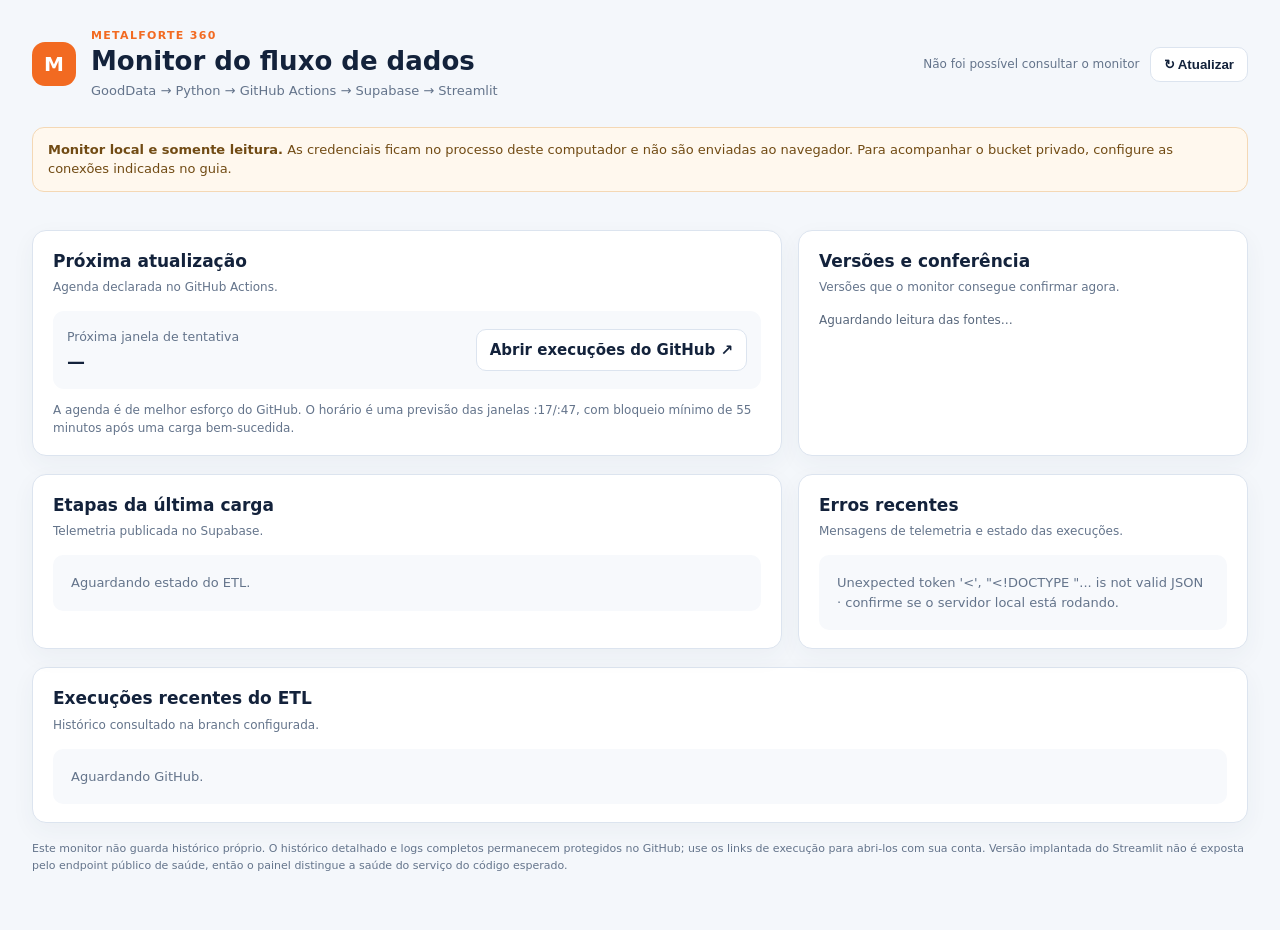
==== monitor/index.html @ 9326fea4 "MONITOR" ====
<!doctype html>
<html lang="pt-BR">
<head>
<meta charset="utf-8"><meta name="viewport" content="width=device-width, initial-scale=1">
<meta name="color-scheme" content="light"><title>METALFORTE 360 · Monitor de dados</title>
<style>
:root{--ink:#13223b;--muted:#64748b;--orange:#f26a21;--line:#dce4ef;--bg:#f4f7fb;--green:#12805c;--red:#c93b3b;--amber:#a76400;--white:#fff;--shadow:0 8px 24px #243a5b0c}
*{box-sizing:border-box}body{margin:0;background:var(--bg);color:var(--ink);font:15px/1.5 system-ui,-apple-system,"Segoe UI",sans-serif}.shell{max-width:1440px;margin:auto;padding:28px 32px 56px}.top{display:flex;align-items:center;justify-content:space-between;gap:20px;margin-bottom:26px}.brand{display:flex;gap:15px;align-items:center}.mark{width:44px;height:44px;border-radius:13px;background:var(--orange);display:grid;place-items:center;color:white;font-weight:900;font-size:20px}.eyebrow{color:var(--orange);font-size:11px;font-weight:800;letter-spacing:.12em;text-transform:uppercase}.title{font-size:26px;line-height:1.1;margin:2px 0 0}.sub{color:var(--muted);margin-top:6px;font-size:13px}.actions{display:flex;align-items:center;gap:10px}.button{border:1px solid var(--line);background:white;color:var(--ink);padding:9px 13px;border-radius:10px;cursor:pointer;font-weight:650;text-decoration:none}.button:hover{border-color:#b9c6d8}.updated{font-size:12px;color:var(--muted)}
.notice{border:1px solid #f4d8b5;background:#fff8ee;color:#714b14;padding:12px 15px;border-radius:12px;font-size:13px;margin-bottom:20px}.overview{display:grid;grid-template-columns:repeat(5,minmax(0,1fr));gap:12px;margin-bottom:18px}.node{position:relative;min-height:177px;border:1px solid var(--line);border-top:3px solid #aebed2;border-radius:14px;background:var(--white);padding:15px 15px 14px;box-shadow:var(--shadow)}.node:after{content:"›";position:absolute;right:-14px;top:48%;z-index:1;border-radius:50%;width:24px;height:24px;background:var(--bg);color:var(--orange);font-size:26px;line-height:20px;text-align:center;font-weight:500}.node:last-child:after{display:none}.node.ok{border-top-color:var(--green)}.node.error,.node.offline{border-top-color:var(--red)}.node.needs_setup,.node.no_data,.node.unknown{border-top-color:#d49a22}.node-head{display:flex;justify-content:space-between;align-items:center;gap:7px}.node-name{font-size:14px;font-weight:800}.badge{font-size:10px;font-weight:800;border-radius:99px;padding:3px 7px;background:#edf2f7;color:#56657a;white-space:nowrap}.ok .badge{background:#e8f6ef;color:var(--green)}.error .badge,.offline .badge{background:#fff0ef;color:var(--red)}.needs_setup .badge,.no_data .badge,.unknown .badge{background:#fff5df;color:var(--amber)}.version{font-weight:750;font-size:14px;margin:15px 0 4px;overflow-wrap:anywhere}.stamp{font-size:12px;color:var(--muted)}.detail{font-size:12px;color:#58677c;margin-top:10px}.link{color:#bb4a12;text-decoration:none;font-weight:700}.link:hover{text-decoration:underline}
.grid2{display:grid;grid-template-columns:1.25fr .75fr;gap:16px;margin-bottom:18px}.panel{background:white;border:1px solid var(--line);border-radius:14px;padding:18px 20px;box-shadow:var(--shadow)}.panel h2{font-size:17px;margin:0 0 4px}.hint{font-size:12px;color:var(--muted);margin:0 0 15px}.schedule{display:flex;align-items:center;justify-content:space-between;gap:16px;padding:14px;border-radius:11px;background:#f7f9fc}.schedule strong{display:block;font-size:18px}.schedule small{color:var(--muted)}.timeline{display:grid;gap:0}.step{display:grid;grid-template-columns:22px 1fr auto;gap:10px;align-items:start;position:relative;padding:9px 0}.step:not(:last-child):before{content:"";position:absolute;left:9px;top:25px;bottom:-7px;width:2px;background:var(--line)}.dot{height:20px;width:20px;display:grid;place-items:center;border-radius:50%;background:#e8edf4;color:#607087;font-size:11px;z-index:1}.dot.success,.dot.completed{background:#ddf3e8;color:var(--green)}.dot.failed,.dot.error{background:#ffe5e2;color:var(--red)}.dot.running{background:#fff0ce;color:var(--amber)}.step-name{font-size:13px;font-weight:680}.step-message{font-size:11px;color:var(--muted);margin-top:2px}.step-time{font-size:11px;color:var(--muted);white-space:nowrap}.error-list{display:grid;gap:9px}.error-item{border-left:3px solid var(--red);background:#fff7f6;border-radius:0 9px 9px 0;padding:10px 12px}.error-item.info{border-left-color:#b6c2d1;background:#f7f9fc}.error-text{font-size:13px}.error-meta{margin-top:4px;display:flex;justify-content:space-between;gap:10px;color:var(--muted);font-size:11px}.empty{padding:18px;border-radius:10px;background:#f7f9fc;color:var(--muted);font-size:13px}.runs{width:100%;border-collapse:collapse;font-size:12px}.runs th,.runs td{text-align:left;border-bottom:1px solid #edf1f6;padding:9px 8px}.runs th{font-size:11px;color:var(--muted);font-weight:700}.tag{display:inline-block;border-radius:99px;padding:3px 7px;font-size:10px;font-weight:800;background:#edf2f7}.tag.success{background:#e8f6ef;color:var(--green)}.tag.failure{background:#fff0ef;color:var(--red)}.tag.in_progress{background:#fff5df;color:var(--amber)}footer{color:var(--muted);font-size:11px;margin-top:18px}.loading{opacity:.55}.hidden{display:none}@media(max-width:1100px){.overview{grid-template-columns:repeat(3,minmax(0,1fr))}.node:nth-child(3):after{display:none}.grid2{grid-template-columns:1fr}}@media(max-width:650px){.shell{padding:18px 14px 36px}.top{align-items:flex-start;flex-direction:column}.overview{grid-template-columns:1fr}.node:after{display:none!important}.schedule{align-items:flex-start;flex-direction:column}.title{font-size:22px}.panel{padding:15px}.runs{display:block;overflow:auto}}
</style></head>
<body><main class="shell">
<header class="top"><div class="brand"><div class="mark">M</div><div><div class="eyebrow">METALFORTE 360</div><h1 class="title">Monitor do fluxo de dados</h1><div class="sub">GoodData → Python → GitHub Actions → Supabase → Streamlit</div></div></div><div class="actions"><span id="refreshTime" class="updated">Conectando…</span><button class="button" onclick="refresh(true)">↻ Atualizar</button></div></header>
<div class="notice"><strong>Monitor local e somente leitura.</strong> As credenciais ficam no processo deste computador e não são enviadas ao navegador. Para acompanhar o bucket privado, configure as conexões indicadas no guia.</div>
<section id="overview" class="overview" aria-label="Etapas do fluxo"></section>
<section class="grid2"><article class="panel"><h2>Próxima atualização</h2><p class="hint" id="scheduleHint">Agenda declarada no GitHub Actions.</p><div class="schedule"><div><small>Próxima janela de tentativa</small><strong id="nextUpdate">—</strong><small id="nextRelative"></small></div><a class="button" href="https://github.com/xupinsky-oss/metalforte-360/actions/workflows/atualizar-base.yml" target="_blank" rel="noreferrer">Abrir execuções do GitHub ↗</a></div><p class="hint" style="margin:12px 0 0">A agenda é de melhor esforço do GitHub. O horário é uma previsão das janelas :17/:47, com bloqueio mínimo de 55 minutos após uma carga bem-sucedida.</p></article>
<article class="panel"><h2>Versões e conferência</h2><p class="hint">Versões que o monitor consegue confirmar agora.</p><div id="versionDetails" class="detail">Aguardando leitura das fontes…</div></article></section>
<section class="grid2"><article class="panel"><h2>Etapas da última carga</h2><p class="hint" id="runMeta">Telemetria publicada no Supabase.</p><div id="timeline" class="timeline"><div class="empty">Aguardando estado do ETL.</div></div></article>
<article class="panel"><h2>Erros recentes</h2><p class="hint">Mensagens de telemetria e estado das execuções.</p><div id="errors" class="error-list"><div class="empty">Aguardando leitura das fontes.</div></div></article></section>
<section class="panel"><h2>Execuções recentes do ETL</h2><p class="hint">Histórico consultado na branch configurada.</p><div id="runs"><div class="empty">Aguardando GitHub.</div></div></section>
<footer>Este monitor não guarda histórico próprio. O histórico detalhado e logs completos permanecem protegidos no GitHub; use os links de execução para abri-los com sua conta. Versão implantada do Streamlit não é exposta pelo endpoint público de saúde, então o painel distingue a saúde do serviço do código esperado.</footer>
</main><script>
const order=[['gooddata','GoodData','Extração da origem'],['python','Python ETL','Runtime do processo'],['github','GitHub Actions','Orquestração e versão do código'],['supabase','Supabase','Base e telemetria privada'],['streamlit','Streamlit','Disponibilidade do painel']];
const labels={online:'Operacional',ok:'Operacional',error:'Falha',offline:'Indisponível',needs_setup:'Configurar acesso',no_data:'Sem telemetria',unknown:'Não confirmado'};
function date(v,withTime=true){if(!v)return 'Sem registro';let d=new Date(v);return Number.isNaN(+d)?'Sem registro':new Intl.DateTimeFormat('pt-BR',{dateStyle:'short',...(withTime?{timeStyle:'short'}:{})}).format(d)}
function ago(v){if(!v)return '';let sec=Math.max(0,Math.round((Date.now()-new Date(v))/1000));if(sec<60)return 'agora';if(sec<3600)return `há ${Math.floor(sec/60)} min`;if(sec<86400)return `há ${Math.floor(sec/3600)} h`;return `há ${Math.floor(sec/86400)} dias`}
function until(v){if(!v)return '';let sec=Math.max(0,Math.round((new Date(v)-Date.now())/1000));if(sec<60)return 'em menos de 1 min';if(sec<3600)return `em ${Math.floor(sec/60)} min`;if(sec<86400)return `em ${Math.floor(sec/3600)} h ${Math.floor(sec%3600/60)} min`;return `em ${Math.floor(sec/86400)} dias`}
function escapeHtml(s){return String(s??'').replace(/[&<>"']/g,c=>({'&':'&amp;','<':'&lt;','>':'&gt;','"':'&quot;',"'":'&#39;'}[c]))}
function sourceMarkup(key,source){let status=source?.status||'unknown';let version=source?.version||source?.message||'Sem informação';let update=source?.updated_at?`Atualizado ${date(source.updated_at)} · ${ago(source.updated_at)}`:'Atualização sem registro';let detail=source?.details||source?.message||'';let url=key==='github'?'https://github.com/xupinsky-oss/metalforte-360/actions/workflows/atualizar-base.yml':key==='streamlit'?(source?.url||'https://metalforte-360.streamlit.app/'):'';return `<article class="node ${escapeHtml(status)}"><div class="node-head"><span class="node-name">${escapeHtml(order.find(x=>x[0]===key)?.[1]||key)}</span><span class="badge">${escapeHtml(labels[status]||status)}</span></div><div class="version">${escapeHtml(version)}</div><div class="stamp">${escapeHtml(update)}</div>${detail?`<div class="detail">${escapeHtml(detail)}</div>`:''}${url?`<div class="detail"><a class="link" href="${escapeHtml(url)}" target="_blank" rel="noreferrer">Abrir ${key==='github'?'Actions':'painel'} ↗</a></div>`:''}</article>`}
function render(d){const s=d.sources||{};document.querySelector('#overview').innerHTML=order.map(([key])=>sourceMarkup(key,s[key])).join('');document.querySelector('#refreshTime').textContent=`Consulta ${date(d.generated_at)} · atualização automática a cada 60 s`;
document.querySelector('#scheduleHint').textContent=d.schedule||'Agenda do ETL';let next=s.github?.next_update;document.querySelector('#nextUpdate').textContent=next?date(next):'Indisponível';document.querySelector('#nextRelative').textContent=next?`(${until(next)})`:'Aguardando leitura do agendamento no GitHub';
const good=s.gooddata||{},py=s.python||{},gh=s.github||{},sb=s.supabase||{},st=s.streamlit||{};document.querySelector('#versionDetails').innerHTML=`<div><b>GoodData:</b> ${escapeHtml(good.version||'não disponível')}<br><b>Python:</b> ${escapeHtml(py.version||'não disponível')}<br><b>Código em ${escapeHtml(d.branch||'main')}:</b> ${escapeHtml(gh.version||'não disponível')}<br><b>Supabase:</b> ${escapeHtml(sb.version||'não disponível')}<br><b>Streamlit:</b> ${escapeHtml(st.version||'não disponível')} · saúde HTTP ${escapeHtml(st.health_http??'—')}</div><div style="margin-top:10px">${good.details?escapeHtml(good.details):''}</div>`;
let t=sb.telemetry||{};document.querySelector('#runMeta').textContent=t.id?`Carga ${t.id} · ${t.status} · iniciada ${date(t.started_at)}`:'Sem estado ETL publicado. Configure o acesso ao Supabase para ler a telemetria.';let steps=t.steps||[];document.querySelector('#timeline').innerHTML=steps.length?steps.map(x=>`<div class="step"><div class="dot ${escapeHtml(x.status)}">${x.status==='completed'?'✓':x.status==='failed'?'!':x.status==='running'?'•':'·'}</div><div><div class="step-name">${escapeHtml(x.name)}</div><div class="step-message">${escapeHtml(x.message)}</div></div><div class="step-time">${escapeHtml(date(x.at))}</div></div>`).join(''):'<div class="empty">Sem telemetria disponível. Acompanhe o estado e detalhes pelo GitHub Actions.</div>';
let errors=d.errors||[];document.querySelector('#errors').innerHTML=errors.length?errors.slice().reverse().map(e=>`<div class="error-item ${e.level==='error'?'':'info'}"><div class="error-text">${escapeHtml(e.message)}</div><div class="error-meta"><span>${escapeHtml(date(e.at))}</span>${e.url?`<a class="link" href="${escapeHtml(e.url)}" target="_blank" rel="noreferrer">Abrir execução ↗</a>`:''}</div></div>`).join(''):'<div class="empty">Nenhum erro recente informado pela telemetria e pelas últimas execuções.</div>';
let runs=gh.runs||[];document.querySelector('#runs').innerHTML=runs.length?`<table class="runs"><thead><tr><th>Execução</th><th>Estado</th><th>Conclusão</th><th>Atualizada</th><th></th></tr></thead><tbody>${runs.map(r=>`<tr><td>${escapeHtml(r.name||'Atualização da base')} · #${escapeHtml(r.id)}</td><td>${escapeHtml(r.status||'—')}</td><td><span class="tag ${escapeHtml(r.conclusion||'in_progress')}">${escapeHtml(r.conclusion||'em andamento')}</span></td><td>${escapeHtml(date(r.updated_at))}</td><td>${r.url?`<a class="link" href="${escapeHtml(r.url)}" target="_blank" rel="noreferrer">Detalhes ↗</a>`:''}</td></tr>`).join('')}</tbody></table>`:'<div class="empty">GitHub ainda sem dados. Conecte sua conta no computador ou configure o acesso conforme o guia.</div>';
}
async function refresh(force=false){try{document.body.classList.toggle('loading',force);let r=await fetch('/api/status',{cache:'no-store'});let d=await r.json();if(!r.ok)throw Error(d.error||'Falha ao consultar as fontes');render(d)}catch(e){document.querySelector('#refreshTime').textContent='Não foi possível consultar o monitor';document.querySelector('#errors').innerHTML=`<div class="empty">${escapeHtml(e.message)} · confirme se o servidor local está rodando.</div>`}finally{document.body.classList.remove('loading')}}
refresh();setInterval(()=>refresh(),60000);
</script></body></html>
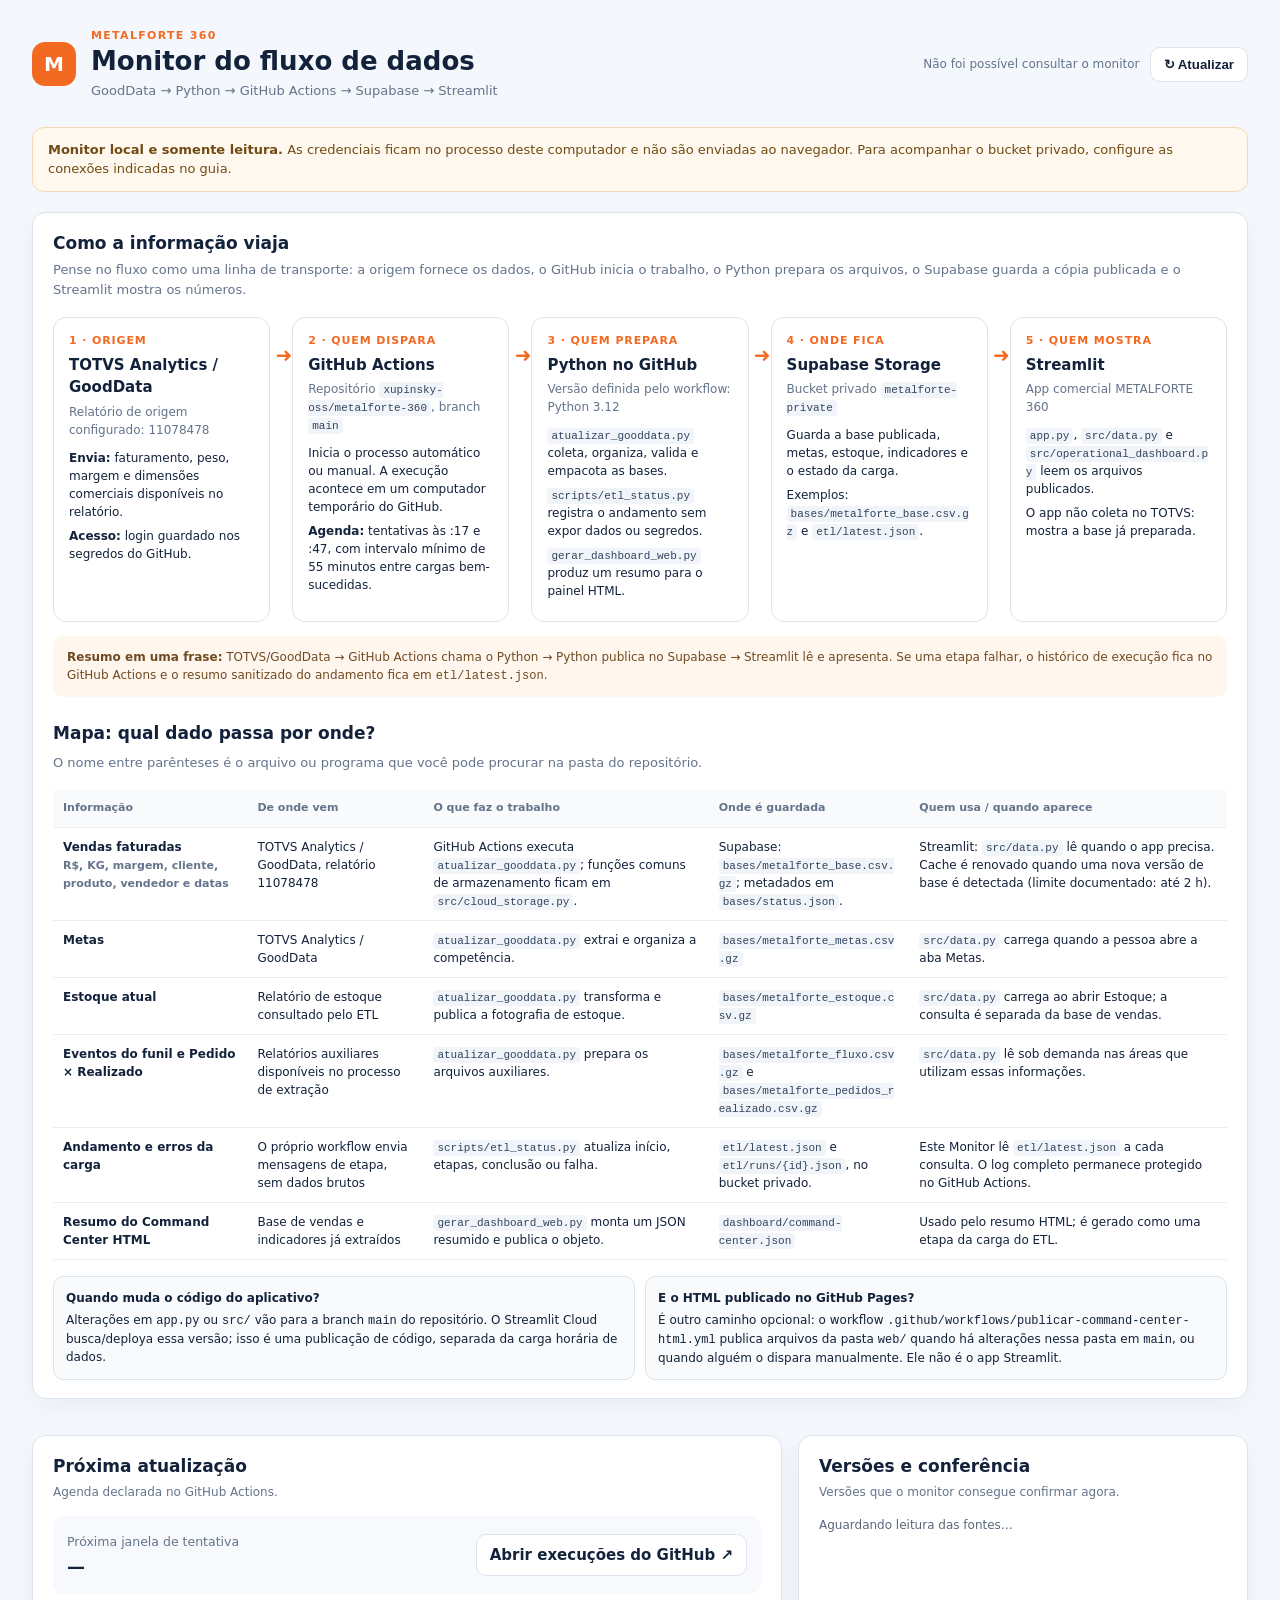
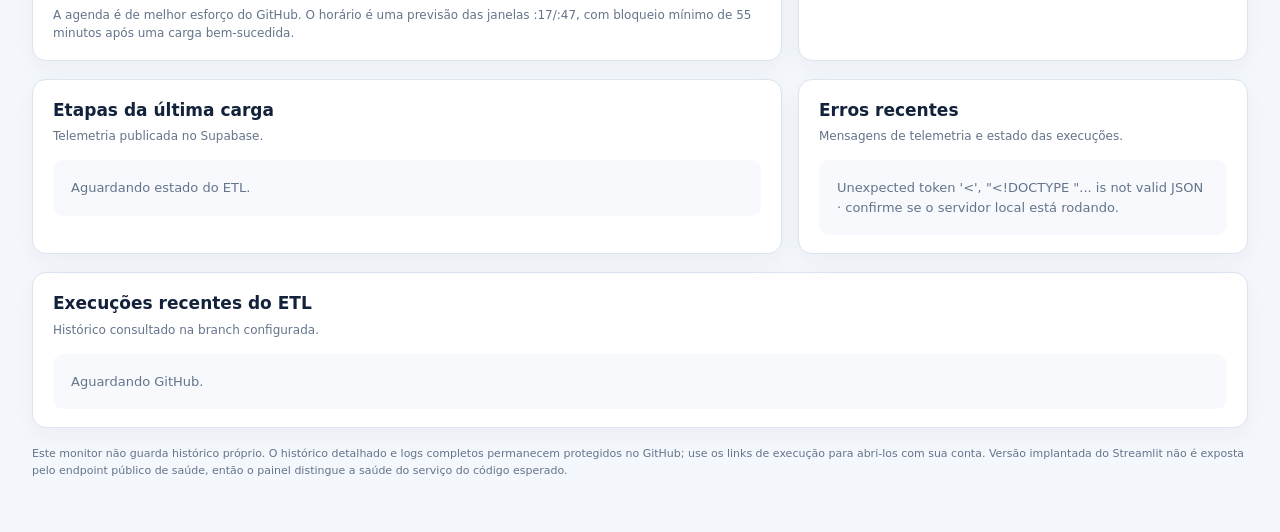
==== commit 97e856e1: "V3" ====
--- a/monitor/index.html
+++ b/monitor/index.html
@@ -7,11 +7,36 @@
 :root{--ink:#13223b;--muted:#64748b;--orange:#f26a21;--line:#dce4ef;--bg:#f4f7fb;--green:#12805c;--red:#c93b3b;--amber:#a76400;--white:#fff;--shadow:0 8px 24px #243a5b0c}
 *{box-sizing:border-box}body{margin:0;background:var(--bg);color:var(--ink);font:15px/1.5 system-ui,-apple-system,"Segoe UI",sans-serif}.shell{max-width:1440px;margin:auto;padding:28px 32px 56px}.top{display:flex;align-items:center;justify-content:space-between;gap:20px;margin-bottom:26px}.brand{display:flex;gap:15px;align-items:center}.mark{width:44px;height:44px;border-radius:13px;background:var(--orange);display:grid;place-items:center;color:white;font-weight:900;font-size:20px}.eyebrow{color:var(--orange);font-size:11px;font-weight:800;letter-spacing:.12em;text-transform:uppercase}.title{font-size:26px;line-height:1.1;margin:2px 0 0}.sub{color:var(--muted);margin-top:6px;font-size:13px}.actions{display:flex;align-items:center;gap:10px}.button{border:1px solid var(--line);background:white;color:var(--ink);padding:9px 13px;border-radius:10px;cursor:pointer;font-weight:650;text-decoration:none}.button:hover{border-color:#b9c6d8}.updated{font-size:12px;color:var(--muted)}
 .notice{border:1px solid #f4d8b5;background:#fff8ee;color:#714b14;padding:12px 15px;border-radius:12px;font-size:13px;margin-bottom:20px}.overview{display:grid;grid-template-columns:repeat(5,minmax(0,1fr));gap:12px;margin-bottom:18px}.node{position:relative;min-height:177px;border:1px solid var(--line);border-top:3px solid #aebed2;border-radius:14px;background:var(--white);padding:15px 15px 14px;box-shadow:var(--shadow)}.node:after{content:"›";position:absolute;right:-14px;top:48%;z-index:1;border-radius:50%;width:24px;height:24px;background:var(--bg);color:var(--orange);font-size:26px;line-height:20px;text-align:center;font-weight:500}.node:last-child:after{display:none}.node.ok{border-top-color:var(--green)}.node.error,.node.offline{border-top-color:var(--red)}.node.needs_setup,.node.no_data,.node.unknown{border-top-color:#d49a22}.node-head{display:flex;justify-content:space-between;align-items:center;gap:7px}.node-name{font-size:14px;font-weight:800}.badge{font-size:10px;font-weight:800;border-radius:99px;padding:3px 7px;background:#edf2f7;color:#56657a;white-space:nowrap}.ok .badge{background:#e8f6ef;color:var(--green)}.error .badge,.offline .badge{background:#fff0ef;color:var(--red)}.needs_setup .badge,.no_data .badge,.unknown .badge{background:#fff5df;color:var(--amber)}.version{font-weight:750;font-size:14px;margin:15px 0 4px;overflow-wrap:anywhere}.stamp{font-size:12px;color:var(--muted)}.detail{font-size:12px;color:#58677c;margin-top:10px}.link{color:#bb4a12;text-decoration:none;font-weight:700}.link:hover{text-decoration:underline}
+.flow-panel{margin-bottom:18px}.flow-panel h2{margin:0 0 4px;font-size:19px}.flow-lead{margin:0 0 18px;color:var(--muted);font-size:13px}.flow{display:grid;grid-template-columns:repeat(5,minmax(0,1fr));gap:22px}.flow-card{border:1px solid var(--line);border-radius:13px;background:#fff;padding:15px;position:relative;min-height:184px}.flow-card:not(:last-child):after{content:"➜";position:absolute;right:-23px;top:22px;color:var(--orange);font-size:20px;font-weight:800}.flow-number{font-size:11px;color:var(--orange);font-weight:850;letter-spacing:.08em}.flow-title{font-weight:800;font-size:15px;margin:4px 0}.flow-sub{font-size:12px;color:var(--muted);margin-bottom:10px}.flow-card p{font-size:12px;margin:6px 0}.flow-card code,.map-table code{font:11px ui-monospace,Consolas,monospace;background:#f1f4f8;color:#31445e;border-radius:4px;padding:2px 4px;overflow-wrap:anywhere}.flow-callout{margin-top:14px;border-radius:10px;background:#fff7ee;padding:12px 14px;font-size:12px;color:#704a22}.section-title{margin:24px 0 6px;font-size:17px}.map-wrap{overflow-x:auto}.map-table{border-collapse:collapse;width:100%;min-width:850px;font-size:12px}.map-table th,.map-table td{text-align:left;vertical-align:top;padding:10px;border-bottom:1px solid #e9eef5}.map-table th{color:var(--muted);font-size:11px;background:#f8fafc}.map-table td:first-child{font-weight:750;min-width:140px}.map-table td p{margin:0 0 5px}.map-table td p:last-child{margin:0}.map-small{font-size:11px;color:var(--muted)}.frequency{display:inline-block;padding:3px 7px;border-radius:99px;background:#e8f6ef;color:var(--green);font-weight:750;white-space:nowrap}.side-flow{display:grid;grid-template-columns:1fr 1fr;gap:10px;margin-top:16px}.side-note{padding:12px;border:1px solid var(--line);border-radius:10px;background:#f8fafc;font-size:12px}.side-note strong{display:block;margin-bottom:4px}
 .grid2{display:grid;grid-template-columns:1.25fr .75fr;gap:16px;margin-bottom:18px}.panel{background:white;border:1px solid var(--line);border-radius:14px;padding:18px 20px;box-shadow:var(--shadow)}.panel h2{font-size:17px;margin:0 0 4px}.hint{font-size:12px;color:var(--muted);margin:0 0 15px}.schedule{display:flex;align-items:center;justify-content:space-between;gap:16px;padding:14px;border-radius:11px;background:#f7f9fc}.schedule strong{display:block;font-size:18px}.schedule small{color:var(--muted)}.timeline{display:grid;gap:0}.step{display:grid;grid-template-columns:22px 1fr auto;gap:10px;align-items:start;position:relative;padding:9px 0}.step:not(:last-child):before{content:"";position:absolute;left:9px;top:25px;bottom:-7px;width:2px;background:var(--line)}.dot{height:20px;width:20px;display:grid;place-items:center;border-radius:50%;background:#e8edf4;color:#607087;font-size:11px;z-index:1}.dot.success,.dot.completed{background:#ddf3e8;color:var(--green)}.dot.failed,.dot.error{background:#ffe5e2;color:var(--red)}.dot.running{background:#fff0ce;color:var(--amber)}.step-name{font-size:13px;font-weight:680}.step-message{font-size:11px;color:var(--muted);margin-top:2px}.step-time{font-size:11px;color:var(--muted);white-space:nowrap}.error-list{display:grid;gap:9px}.error-item{border-left:3px solid var(--red);background:#fff7f6;border-radius:0 9px 9px 0;padding:10px 12px}.error-item.info{border-left-color:#b6c2d1;background:#f7f9fc}.error-text{font-size:13px}.error-meta{margin-top:4px;display:flex;justify-content:space-between;gap:10px;color:var(--muted);font-size:11px}.empty{padding:18px;border-radius:10px;background:#f7f9fc;color:var(--muted);font-size:13px}.runs{width:100%;border-collapse:collapse;font-size:12px}.runs th,.runs td{text-align:left;border-bottom:1px solid #edf1f6;padding:9px 8px}.runs th{font-size:11px;color:var(--muted);font-weight:700}.tag{display:inline-block;border-radius:99px;padding:3px 7px;font-size:10px;font-weight:800;background:#edf2f7}.tag.success{background:#e8f6ef;color:var(--green)}.tag.failure{background:#fff0ef;color:var(--red)}.tag.in_progress{background:#fff5df;color:var(--amber)}footer{color:var(--muted);font-size:11px;margin-top:18px}.loading{opacity:.55}.hidden{display:none}@media(max-width:1100px){.overview{grid-template-columns:repeat(3,minmax(0,1fr))}.node:nth-child(3):after{display:none}.grid2{grid-template-columns:1fr}}@media(max-width:650px){.shell{padding:18px 14px 36px}.top{align-items:flex-start;flex-direction:column}.overview{grid-template-columns:1fr}.node:after{display:none!important}.schedule{align-items:flex-start;flex-direction:column}.title{font-size:22px}.panel{padding:15px}.runs{display:block;overflow:auto}}
+</style><style>
+@media(max-width:1100px){.flow{grid-template-columns:repeat(3,minmax(0,1fr))}.flow-card:nth-child(3):after{display:none}}
+@media(max-width:650px){.flow{grid-template-columns:1fr;gap:10px}.flow-card{min-height:0}.flow-card:after{display:none!important}.side-flow{grid-template-columns:1fr}.map-wrap{margin-right:-5px}}
 </style></head>
 <body><main class="shell">
 <header class="top"><div class="brand"><div class="mark">M</div><div><div class="eyebrow">METALFORTE 360</div><h1 class="title">Monitor do fluxo de dados</h1><div class="sub">GoodData → Python → GitHub Actions → Supabase → Streamlit</div></div></div><div class="actions"><span id="refreshTime" class="updated">Conectando…</span><button class="button" onclick="refresh(true)">↻ Atualizar</button></div></header>
 <div class="notice"><strong>Monitor local e somente leitura.</strong> As credenciais ficam no processo deste computador e não são enviadas ao navegador. Para acompanhar o bucket privado, configure as conexões indicadas no guia.</div>
+<section class="panel flow-panel" aria-labelledby="flowTitle">
+<h2 id="flowTitle">Como a informação viaja</h2><p class="flow-lead">Pense no fluxo como uma linha de transporte: a origem fornece os dados, o GitHub inicia o trabalho, o Python prepara os arquivos, o Supabase guarda a cópia publicada e o Streamlit mostra os números.</p>
+<div class="flow">
+<article class="flow-card"><div class="flow-number">1 · ORIGEM</div><div class="flow-title">TOTVS Analytics / GoodData</div><div class="flow-sub">Relatório de origem configurado: 11078478</div><p><b>Envia:</b> faturamento, peso, margem e dimensões comerciais disponíveis no relatório.</p><p><b>Acesso:</b> login guardado nos segredos do GitHub.</p></article>
+<article class="flow-card"><div class="flow-number">2 · QUEM DISPARA</div><div class="flow-title">GitHub Actions</div><div class="flow-sub">Repositório <code>xupinsky-oss/metalforte-360</code>, branch <code>main</code></div><p>Inicia o processo automático ou manual. A execução acontece em um computador temporário do GitHub.</p><p><b>Agenda:</b> tentativas às :17 e :47, com intervalo mínimo de 55 minutos entre cargas bem-sucedidas.</p></article>
+<article class="flow-card"><div class="flow-number">3 · QUEM PREPARA</div><div class="flow-title">Python no GitHub</div><div class="flow-sub">Versão definida pelo workflow: Python 3.12</div><p><code>atualizar_gooddata.py</code> coleta, organiza, valida e empacota as bases.</p><p><code>scripts/etl_status.py</code> registra o andamento sem expor dados ou segredos.</p><p><code>gerar_dashboard_web.py</code> produz um resumo para o painel HTML.</p></article>
+<article class="flow-card"><div class="flow-number">4 · ONDE FICA</div><div class="flow-title">Supabase Storage</div><div class="flow-sub">Bucket privado <code>metalforte-private</code></div><p>Guarda a base publicada, metas, estoque, indicadores e o estado da carga.</p><p>Exemplos: <code>bases/metalforte_base.csv.gz</code> e <code>etl/latest.json</code>.</p></article>
+<article class="flow-card"><div class="flow-number">5 · QUEM MOSTRA</div><div class="flow-title">Streamlit</div><div class="flow-sub">App comercial METALFORTE 360</div><p><code>app.py</code>, <code>src/data.py</code> e <code>src/operational_dashboard.py</code> leem os arquivos publicados.</p><p>O app não coleta no TOTVS: mostra a base já preparada.</p></article>
+</div>
+<div class="flow-callout"><b>Resumo em uma frase:</b> TOTVS/GoodData → GitHub Actions chama o Python → Python publica no Supabase → Streamlit lê e apresenta. Se uma etapa falhar, o histórico de execução fica no GitHub Actions e o resumo sanitizado do andamento fica em <code>etl/latest.json</code>.</div>
+<h3 class="section-title">Mapa: qual dado passa por onde?</h3><p class="flow-lead">O nome entre parênteses é o arquivo ou programa que você pode procurar na pasta do repositório.</p>
+<div class="map-wrap"><table class="map-table"><thead><tr><th>Informação</th><th>De onde vem</th><th>O que faz o trabalho</th><th>Onde é guardada</th><th>Quem usa / quando aparece</th></tr></thead><tbody>
+<tr><td>Vendas faturadas<br><span class="map-small">R$, KG, margem, cliente, produto, vendedor e datas</span></td><td>TOTVS Analytics / GoodData, relatório 11078478</td><td>GitHub Actions executa <code>atualizar_gooddata.py</code>; funções comuns de armazenamento ficam em <code>src/cloud_storage.py</code>.</td><td>Supabase: <code>bases/metalforte_base.csv.gz</code>; metadados em <code>bases/status.json</code>.</td><td>Streamlit: <code>src/data.py</code> lê quando o app precisa. Cache é renovado quando uma nova versão de base é detectada (limite documentado: até 2 h).</td></tr>
+<tr><td>Metas</td><td>TOTVS Analytics / GoodData</td><td><code>atualizar_gooddata.py</code> extrai e organiza a competência.</td><td><code>bases/metalforte_metas.csv.gz</code></td><td><code>src/data.py</code> carrega quando a pessoa abre a aba Metas.</td></tr>
+<tr><td>Estoque atual</td><td>Relatório de estoque consultado pelo ETL</td><td><code>atualizar_gooddata.py</code> transforma e publica a fotografia de estoque.</td><td><code>bases/metalforte_estoque.csv.gz</code></td><td><code>src/data.py</code> carrega ao abrir Estoque; a consulta é separada da base de vendas.</td></tr>
+<tr><td>Eventos do funil e Pedido × Realizado</td><td>Relatórios auxiliares disponíveis no processo de extração</td><td><code>atualizar_gooddata.py</code> prepara os arquivos auxiliares.</td><td><code>bases/metalforte_fluxo.csv.gz</code> e <code>bases/metalforte_pedidos_realizado.csv.gz</code></td><td><code>src/data.py</code> lê sob demanda nas áreas que utilizam essas informações.</td></tr>
+<tr><td>Andamento e erros da carga</td><td>O próprio workflow envia mensagens de etapa, sem dados brutos</td><td><code>scripts/etl_status.py</code> atualiza início, etapas, conclusão ou falha.</td><td><code>etl/latest.json</code> e <code>etl/runs/{id}.json</code>, no bucket privado.</td><td>Este Monitor lê <code>etl/latest.json</code> a cada consulta. O log completo permanece protegido no GitHub Actions.</td></tr>
+<tr><td>Resumo do Command Center HTML</td><td>Base de vendas e indicadores já extraídos</td><td><code>gerar_dashboard_web.py</code> monta um JSON resumido e publica o objeto.</td><td><code>dashboard/command-center.json</code></td><td>Usado pelo resumo HTML; é gerado como uma etapa da carga do ETL.</td></tr>
+</tbody></table></div>
+<div class="side-flow"><div class="side-note"><strong>Quando muda o código do aplicativo?</strong> Alterações em <code>app.py</code> ou <code>src/</code> vão para a branch <code>main</code> do repositório. O Streamlit Cloud busca/deploya essa versão; isso é uma publicação de código, separada da carga horária de dados.</div><div class="side-note"><strong>E o HTML publicado no GitHub Pages?</strong> É outro caminho opcional: o workflow <code>.github/workflows/publicar-command-center-html.yml</code> publica arquivos da pasta <code>web/</code> quando há alterações nessa pasta em <code>main</code>, ou quando alguém o dispara manualmente. Ele não é o app Streamlit.</div></div>
+</section>
 <section id="overview" class="overview" aria-label="Etapas do fluxo"></section>
 <section class="grid2"><article class="panel"><h2>Próxima atualização</h2><p class="hint" id="scheduleHint">Agenda declarada no GitHub Actions.</p><div class="schedule"><div><small>Próxima janela de tentativa</small><strong id="nextUpdate">—</strong><small id="nextRelative"></small></div><a class="button" href="https://github.com/xupinsky-oss/metalforte-360/actions/workflows/atualizar-base.yml" target="_blank" rel="noreferrer">Abrir execuções do GitHub ↗</a></div><p class="hint" style="margin:12px 0 0">A agenda é de melhor esforço do GitHub. O horário é uma previsão das janelas :17/:47, com bloqueio mínimo de 55 minutos após uma carga bem-sucedida.</p></article>
 <article class="panel"><h2>Versões e conferência</h2><p class="hint">Versões que o monitor consegue confirmar agora.</p><div id="versionDetails" class="detail">Aguardando leitura das fontes…</div></article></section>
